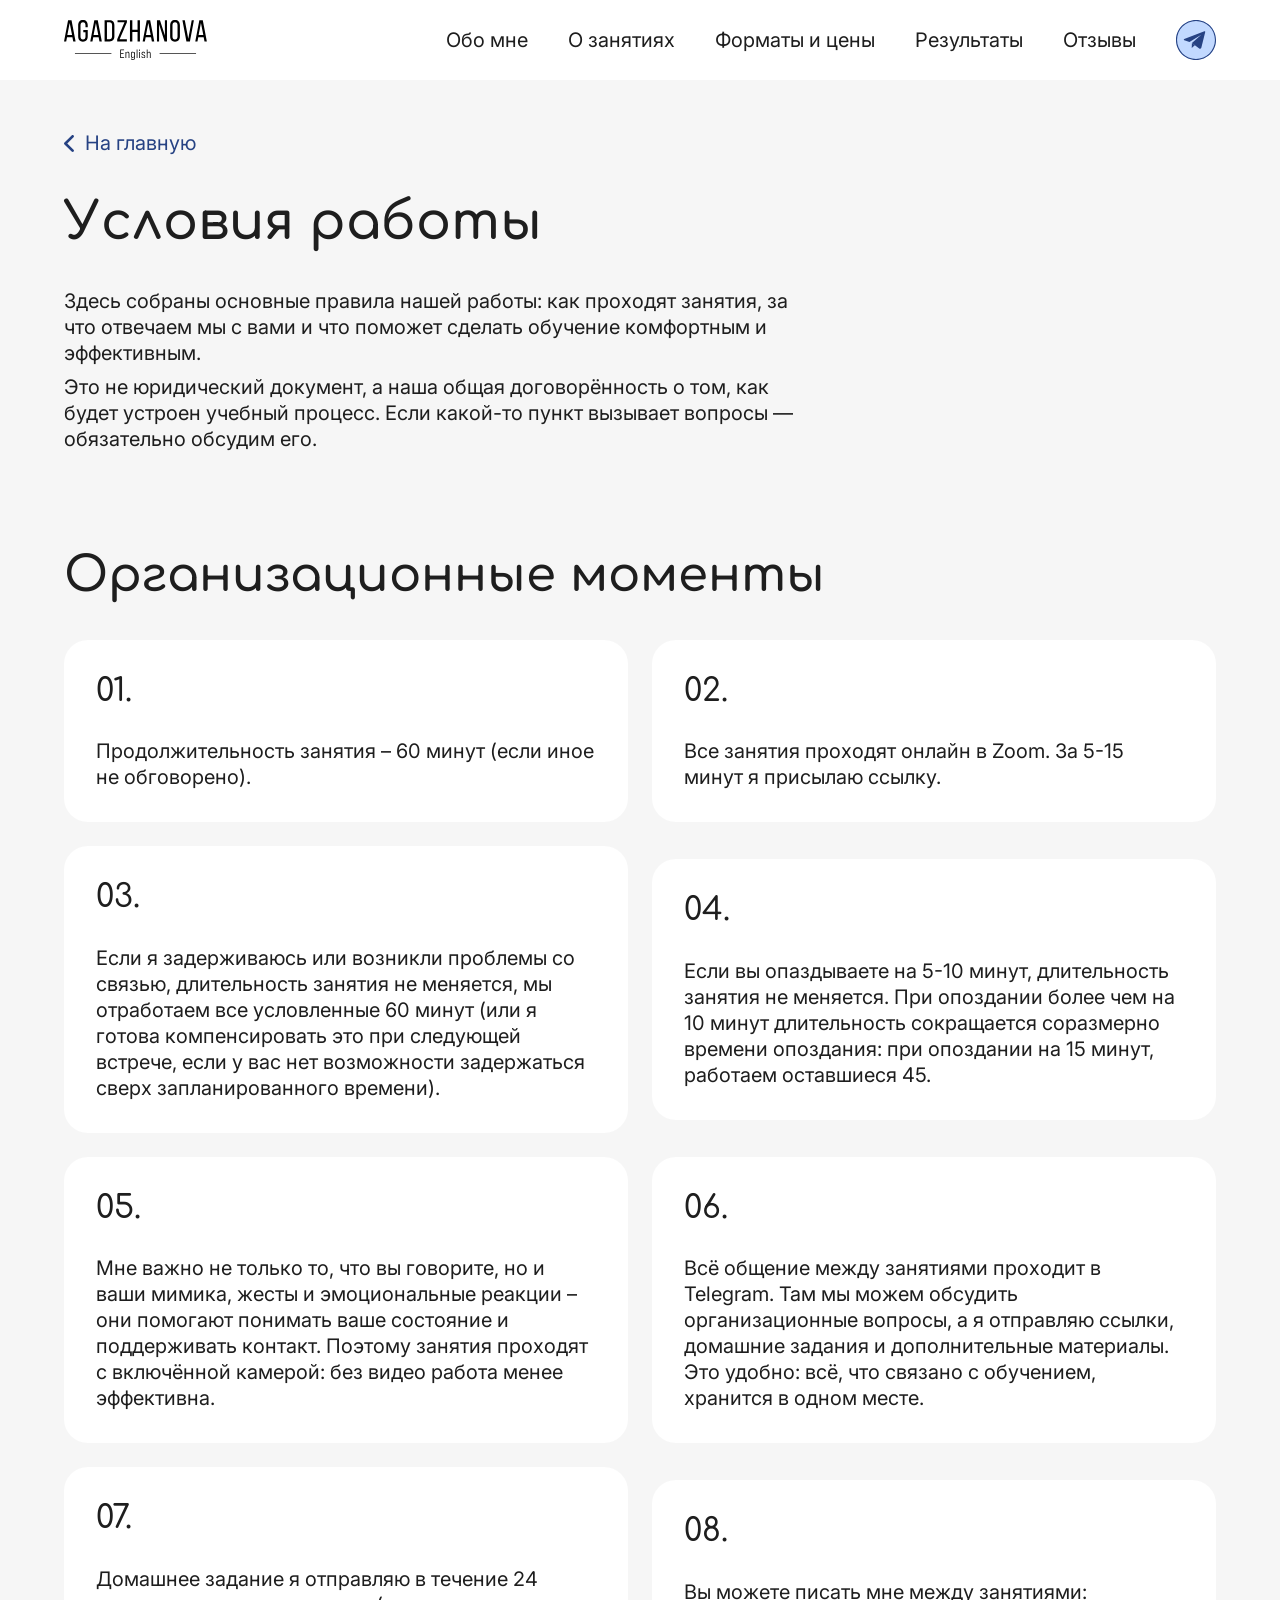
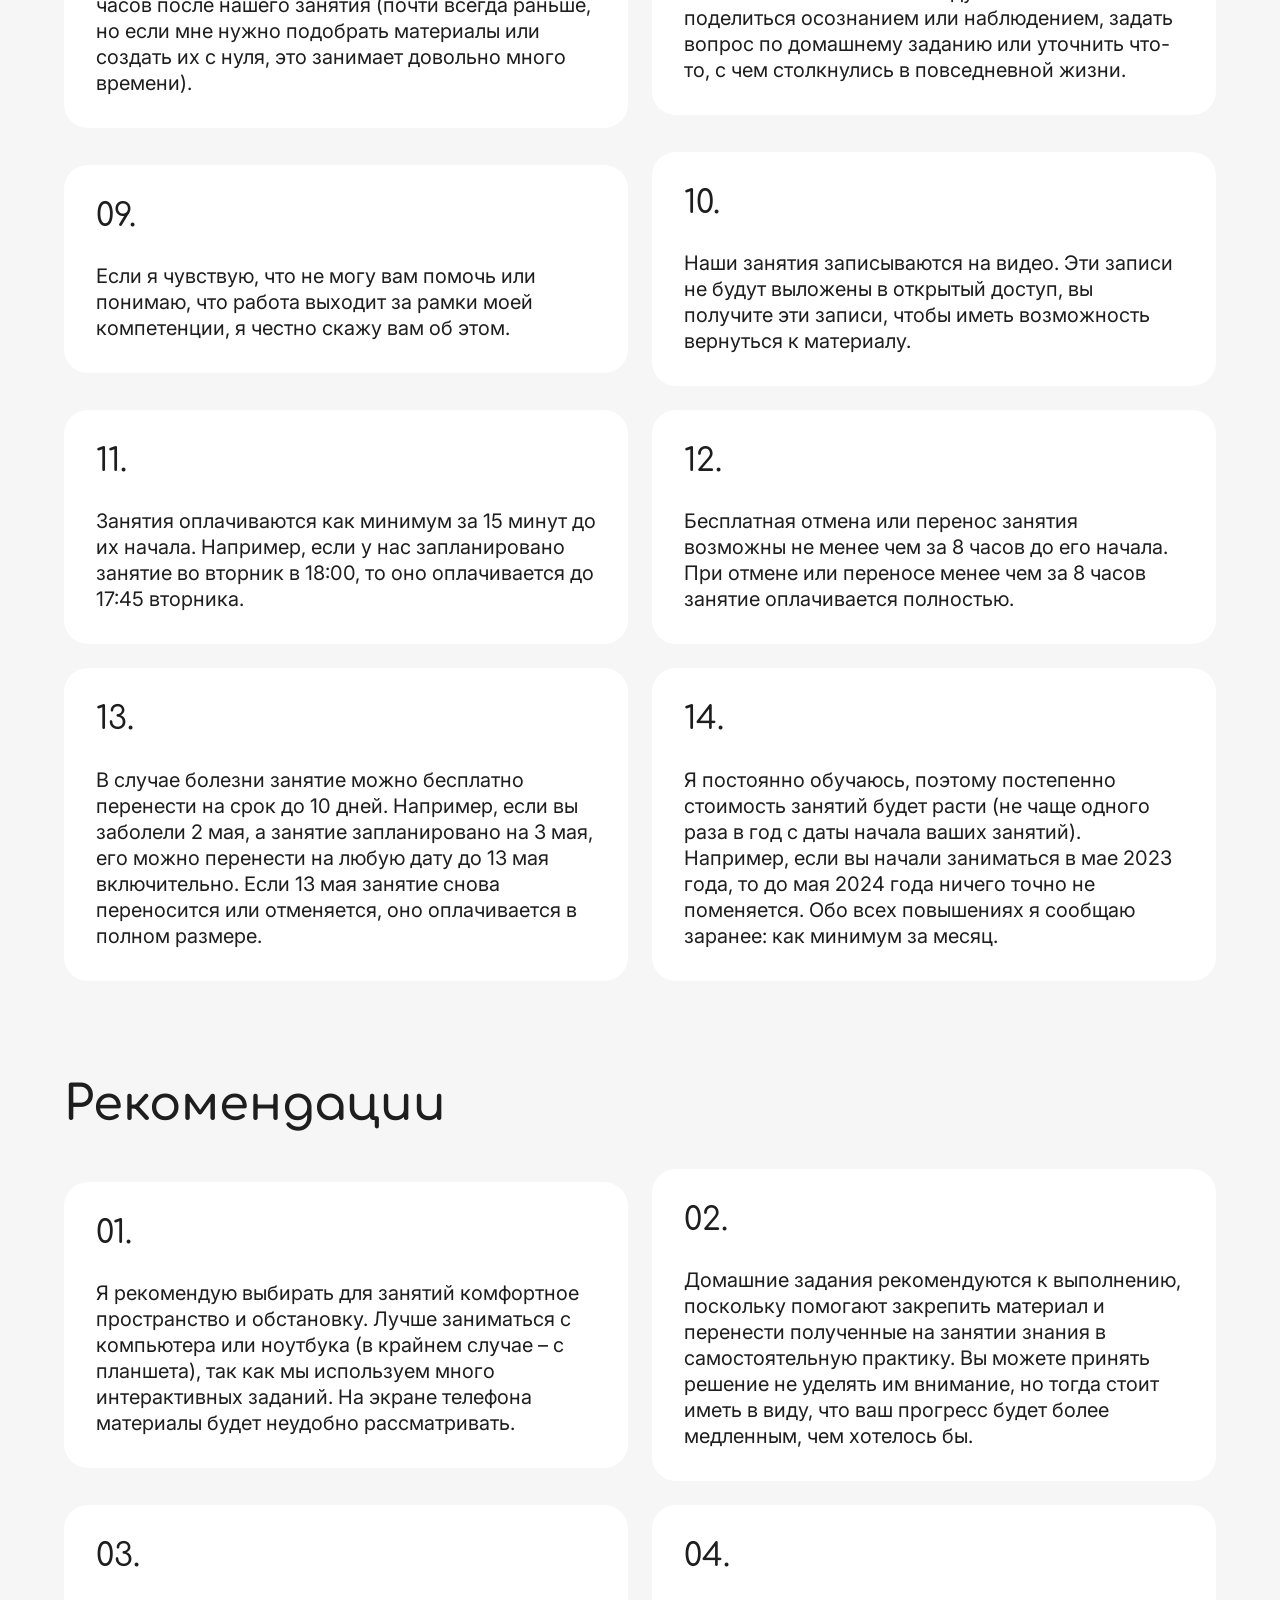
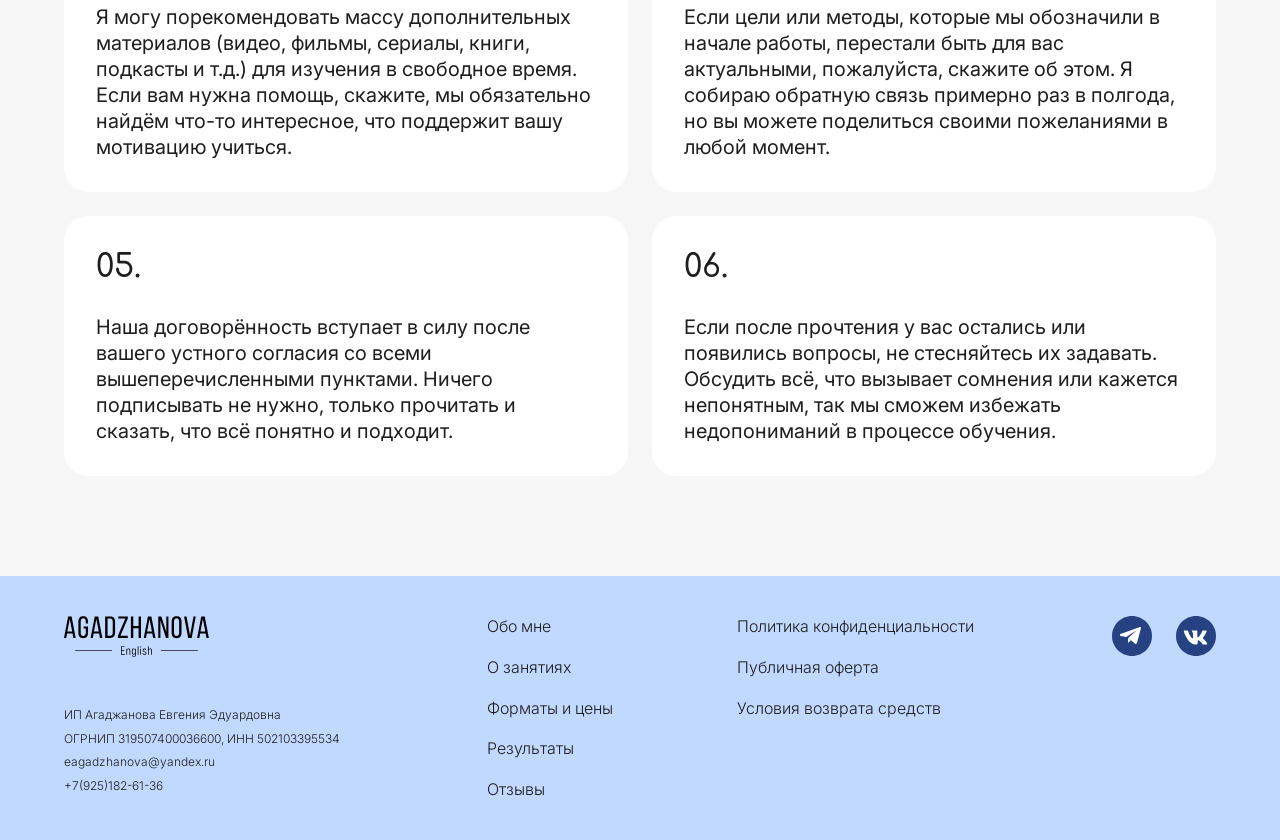
==== terms.html @ 392f3a28 "desktop" ====
<!DOCTYPE html>
<html lang="ru">
<head>
    <meta charset="UTF-8">
    <meta name="viewport" content="width=device-width, initial-scale=1.0">

    <link rel="preconnect" href="https://fonts.googleapis.com">
    <link rel="preconnect" href="https://fonts.gstatic.com" crossorigin>

    <link
        href="https://fonts.googleapis.com/css2?family=Comfortaa:wght@300..700&family=Inter:ital,opsz,wght@0,14..32,100..900;1,14..32,100..900&display=swap"
        rel="stylesheet"
    >
    <link
    rel="stylesheet"
    href="https://cdn.jsdelivr.net/npm/swiper@11/swiper-bundle.min.css"
    />
    <link rel="stylesheet" href="styles.css">

    <title>Условия работы — Agadzhanova English</title>
</head>
<body id="top">
    <header class="header">
        <div class="container header__inner">
            <div class="logo">
                <img src="assets/image/Logo.svg" alt="Логотип">
            </div>

            <nav class="nav">
                <a href="index.html#about">Обо мне</a>
                <a href="index.html#lessons">О занятиях</a>
                <a href="index.html#prices">Форматы и цены</a>
                <a href="index.html#results">Результаты</a>
                <a href="index.html#reviews">Отзывы</a>
                <a href="#"><img src="assets/icons/tg.svg" alt="телеграмм"></a>
            </nav>
        </div>
    </header>
    <main class="terms-page">
        <div class="container">
            <section class="terms-intro" aria-labelledby="terms-title">
                <a class="terms-back" href="index.html">
                    <img src="assets/icons/back-arrow.svg" alt="" width="10" height="17">
                    На главную
                </a>
                <h1 id="terms-title">Условия работы</h1>
                <div class="terms-intro__text text">
                    <p>Здесь собраны основные правила нашей работы: как проходят занятия, за что отвечаем мы с вами и что поможет сделать обучение комфортным и эффективным.</p>
                    <p>Это не юридический документ, а наша общая договорённость о том, как будет устроен учебный процесс. Если какой-то пункт вызывает вопросы — обязательно обсудим его.</p>
                </div>
            </section>
            <section aria-labelledby="organization-title">
                <h2 id="organization-title">Организационные моменты</h2>
                <ol class="terms-grid">
                    <li class="terms-card">
                        <span class="terms-card__number" aria-hidden="true">01.</span>
                        <p class="text">Продолжительность занятия – 60 минут (если иное не обговорено).</p>
                    </li>
                    <li class="terms-card">
                        <span class="terms-card__number" aria-hidden="true">02.</span>
                        <p class="text">Все занятия проходят онлайн в Zoom. За 5-15 минут я присылаю ссылку.</p>
                    </li>
                    <li class="terms-card">
                        <span class="terms-card__number" aria-hidden="true">03.</span>
                        <p class="text">Если я задерживаюсь или возникли проблемы со связью, длительность занятия не меняется, мы отработаем все условленные 60 минут (или я готова компенсировать это при следующей встрече, если у вас нет возможности задержаться сверх запланированного времени).</p>
                    </li>
                    <li class="terms-card">
                        <span class="terms-card__number" aria-hidden="true">04.</span>
                        <p class="text">Если вы опаздываете на 5-10 минут, длительность занятия не меняется. При опоздании более чем на 10 минут длительность сокращается соразмерно времени опоздания: при опоздании на 15 минут, работаем оставшиеся 45.</p>
                    </li>
                    <li class="terms-card">
                        <span class="terms-card__number" aria-hidden="true">05.</span>
                        <p class="text">Мне важно не только то, что вы говорите, но и ваши мимика, жесты и эмоциональные реакции – они помогают понимать ваше состояние и поддерживать контакт. Поэтому занятия проходят с включённой камерой: без видео работа менее эффективна.</p>
                    </li>
                    <li class="terms-card">
                        <span class="terms-card__number" aria-hidden="true">06.</span>
                        <p class="text">Всё общение между занятиями проходит в Telegram. Там мы можем обсудить организационные вопросы, а я отправляю ссылки, домашние задания и дополнительные материалы. Это удобно: всё, что связано с обучением, хранится в одном месте.</p>
                    </li>
                    <li class="terms-card">
                        <span class="terms-card__number" aria-hidden="true">07.</span>
                        <p class="text">Домашнее задание я отправляю в течение 24 часов после нашего занятия (почти всегда раньше, но если мне нужно подобрать материалы или создать их с нуля, это занимает довольно много времени).</p>
                    </li>
                    <li class="terms-card">
                        <span class="terms-card__number" aria-hidden="true">08.</span>
                        <p class="text">Вы можете писать мне между занятиями: поделиться осознанием или наблюдением, задать вопрос по домашнему заданию или уточнить что-то, с чем столкнулись в повседневной жизни.</p>
                    </li>
                    <li class="terms-card">
                        <span class="terms-card__number" aria-hidden="true">09.</span>
                        <p class="text">Если я чувствую, что не могу вам помочь или понимаю, что работа выходит за рамки моей компетенции, я честно скажу вам об этом.</p>
                    </li>
                    <li class="terms-card">
                        <span class="terms-card__number" aria-hidden="true">10.</span>
                        <p class="text">Наши занятия записываются на видео. Эти записи не будут выложены в открытый доступ, вы получите эти записи, чтобы иметь возможность вернуться к материалу.</p>
                    </li>
                    <li class="terms-card">
                        <span class="terms-card__number" aria-hidden="true">11.</span>
                        <p class="text">Занятия оплачиваются как минимум за 15 минут до их начала. Например, если у нас запланировано занятие во вторник в 18:00, то оно оплачивается до 17:45 вторника.</p>
                    </li>
                    <li class="terms-card">
                        <span class="terms-card__number" aria-hidden="true">12.</span>
                        <p class="text">Бесплатная отмена или перенос занятия возможны не менее чем за 8 часов до его начала. При отмене или переносе менее чем за 8 часов занятие оплачивается полностью.</p>
                    </li>
                    <li class="terms-card">
                        <span class="terms-card__number" aria-hidden="true">13.</span>
                        <p class="text">В случае болезни занятие можно бесплатно перенести на срок до 10 дней. Например, если вы заболели 2 мая, а занятие запланировано на 3 мая, его можно перенести на любую дату до 13 мая включительно. Если 13 мая занятие снова переносится или отменяется, оно оплачивается в полном размере.</p>
                    </li>
                    <li class="terms-card">
                        <span class="terms-card__number" aria-hidden="true">14.</span>
                        <p class="text">Я постоянно обучаюсь, поэтому постепенно стоимость занятий будет расти (не чаще одного раза в год с даты начала ваших занятий). Например, если вы начали заниматься в мае 2023 года, то до мая 2024 года ничего точно не поменяется. Обо всех повышениях я сообщаю заранее: как минимум за месяц.</p>
                    </li>
                </ol>
            </section>
            <section aria-labelledby="recommendations-title">
                <h2 id="recommendations-title">Рекомендации</h2>
                <ol class="terms-grid">
                    <li class="terms-card">
                        <span class="terms-card__number" aria-hidden="true">01.</span>
                        <p class="text">Я рекомендую выбирать для занятий комфортное пространство и обстановку. Лучше заниматься с компьютера или ноутбука (в крайнем случае – с планшета), так как мы используем много интерактивных заданий. На экране телефона материалы будет неудобно рассматривать.</p>
                    </li>
                    <li class="terms-card">
                        <span class="terms-card__number" aria-hidden="true">02.</span>
                        <p class="text">Домашние задания рекомендуются к выполнению, поскольку помогают закрепить материал и перенести полученные на занятии знания в самостоятельную практику. Вы можете принять решение не уделять им внимание, но тогда стоит иметь в виду, что ваш прогресс будет более медленным, чем хотелось бы.</p>
                    </li>
                    <li class="terms-card">
                        <span class="terms-card__number" aria-hidden="true">03.</span>
                        <p class="text">Я могу порекомендовать массу дополнительных материалов (видео, фильмы, сериалы, книги, подкасты и т.д.) для изучения в свободное время. Если вам нужна помощь, скажите, мы обязательно найдём что-то интересное, что поддержит вашу мотивацию учиться.</p>
                    </li>
                    <li class="terms-card">
                        <span class="terms-card__number" aria-hidden="true">04.</span>
                        <p class="text">Если цели или методы, которые мы обозначили в начале работы, перестали быть для вас актуальными, пожалуйста, скажите об этом. Я собираю обратную связь примерно раз в полгода, но вы можете поделиться своими пожеланиями в любой момент.</p>
                    </li>
                    <li class="terms-card">
                        <span class="terms-card__number" aria-hidden="true">05.</span>
                        <p class="text">Наша договорённость вступает в силу после вашего устного согласия со всеми вышеперечисленными пунктами. Ничего подписывать не нужно, только прочитать и сказать, что всё понятно и подходит.</p>
                    </li>
                    <li class="terms-card">
                        <span class="terms-card__number" aria-hidden="true">06.</span>
                        <p class="text">Если после прочтения у вас остались или появились вопросы, не стесняйтесь их задавать. Обсудить всё, что вызывает сомнения или кажется непонятным, так мы сможем избежать недопониманий в процессе обучения.</p>
                    </li>
                </ol>
            </section>
        </div>
    </main>
    <footer class="footer">
        <div class="container footer__inner">
            <div class="footer__identity">
                <a href="index.html#top" aria-label="В начало страницы"><img class="footer__logo" src="assets/image/Logo.svg" alt="Agadzhanova English" width="145" height="41"></a>
                <address class="footer__contacts">
                    <span>ИП Агаджанова Евгения Эдуардовна</span>
                    <span>ОГРНИП 319507400036600, ИНН 502103395534</span>
                    <a href="mailto:eagadzhanova@yandex.ru">eagadzhanova@yandex.ru</a>
                    <a href="tel:+79251826136">+7(925)182-61-36</a>
                </address>
            </div>
            <div class="footer__columns">
                <nav class="footer__nav" aria-label="Навигация в подвале">
                    <a href="index.html#about">Обо мне</a>
                    <a href="index.html#lessons">О занятиях</a>
                    <a href="index.html#prices">Форматы и цены</a>
                    <a href="index.html#results">Результаты</a>
                    <a href="index.html#reviews">Отзывы</a>
                </nav>
                <!-- Добавьте ссылки после размещения юридических документов. -->
                <div class="footer__legal">
                    <span>Политика конфиденциальности</span>
                    <span>Публичная оферта</span>
                    <span>Условия возврата средств</span>
                </div>
            </div>
            <!-- Адреса профилей пока не предоставлены. -->
            <div class="footer__social">
                <img src="assets/icons/footer-tg.svg" alt="Telegram" width="40" height="40">
                <img src="assets/icons/vk.svg" alt="ВКонтакте" width="40" height="40">
            </div>
        </div>
    </footer>
</body>
</html>
---- styles.css ----
:root {
    --font-main: "Inter", sans-serif;
    --font-accent: "Comfortaa", sans-serif;

    --color-base: #F6F6F6;
    --color-night: #264283;
    --color-sky: #C2D9FF;
    --color-white: #FFFFFF;
    --color-black: #1E1E1E;
    --color-grey: #606060;
    --color-pressed: #12295F;
    --color-secondary-pressed: #E9F0FF;
    --color-disabled: #ECECEC;
    --color-disabled-text: #ACACAC;
    --color-error: #B30600;
    --color-error-background: #FFF1F1;
    --color-divider: #E6E6E6;
    --font-size-title: 52px;
    --font-size-section: 48px;
    --font-size-card: 32px;
    --font-size-text: 20px;
    --font-size-caption: 16px;
    --line-height-text: 1.3;
    --page-gutter: 64px;
    --heading-gap: 40px;
    --control-height: 64px;
    --control-radius: 16px;
    --control-border: 2px solid var(--color-night);
    --button-radius: 20px;
    --hero-padding: 52px;
    --hero-gap: 48px;
    --grid-columns: 3;
    --form-columns: 2;
    --icon-size: 72px;
    --content-width: 1312px;
    --card-gap: 24px;
    --card-padding: 32px;
    --card-radius: 24px;
    --section-space: 100px;
}

* {
    box-sizing: border-box;
}

html {
    scroll-behavior: smooth;
}

h1 {
    font-family: var(--font-accent);
    font-size: var(--font-size-title);
}

h2 {
    font-family: var(--font-accent);
    font-size: var(--font-size-section);
    font-weight: 600;
    line-height: 1;
    margin: 0;
    margin-bottom: var(--heading-gap);
}
h3 {

    font-family: var(--font-accent);
    font-size: var(--font-size-card);
    font-weight: 500;
    margin: 0;
    line-height: 1.2;
}

section{
    padding-top: var(--section-space);
}

.text {
    font-family: var(--font-main);
    font-size: var(--font-size-text);
    margin: 0;
    line-height: var(--line-height-text);
}

body {
    margin: 0;
    font-family: var(--font-main);
    background: var(--color-base);
    color: var(--color-black);
}

a {
    color: inherit;
    text-decoration: none;
}

img {
    display: block;
    max-width: 100%;
}

.header {
    background: var(--color-white);
}

.container {
    width: min(var(--content-width), calc(100% - 2 * var(--page-gutter)));
    margin-inline: auto;
}

.logo {
    width: 143px;
    height: 40px;
}

.header__inner {
    min-height: 80px;

    display: flex;
    align-items: center;
    justify-content: space-between;
}

.nav {
    display: flex;
    align-items: center;
    gap: 40px;

    font-size: var(--font-size-text);
}

/* Hero */

.hero{
    padding-top:40px ;
}

.hero__content {
    min-height: 727px;
    display: flex;
    overflow: hidden;
    background: var(--color-sky);
    border-radius: 40px;
    justify-content: space-between;
}

.hero__text {
    padding: var(--hero-padding) 0 var(--hero-padding) var(--hero-padding);
    display: flex;
    flex-direction: column;
    flex: 0 1 710px;
    min-width: 0;
}

.hero__title {
    margin: 0;

    font-family: var(--font-accent);
    font-weight: 600;
    font-size: var(--font-size-title);
    line-height: 1;
    letter-spacing: 0;
}

.hero__description {
    margin: var(--hero-gap) 0;

    font-family: var(--font-main);
    font-weight: 300;
    font-size: var(--font-size-card);
    line-height: var(--line-height-text);
    letter-spacing: 0;
}

.button {
    width: fit-content;
    padding: 18px 80px;
    background: var(--color-night);
    font-family: var(--font-main);
    color: var(--color-white);
    letter-spacing: 0;
    border-radius: var(--button-radius);
    font-weight: 300;
    font-size: var(--font-size-card);
    line-height: var(--line-height-text);
    border: none;
    cursor: pointer;

}

.button:active  {
    background: var(--color-pressed);
}

.button__secondary {
    padding: 20px var(--card-gap);
    background: var(--color-white);
    font-family: var(--font-main);
    color: var(--color-black);
    border-radius: var(--control-radius);
    font-size: var(--font-size-text);
    line-height: 1;
    border: var(--control-border);
    cursor: pointer;
}

.button__secondary:active {
    background: var(--color-secondary-pressed);
}

.hero__stats {
    display: flex;
    gap: var(--card-gap);
    justify-content: space-between;
    width: min(588px, 100%);

    margin-top: var(--hero-gap);
}

.stat {
    text-align: center;
}

.stat__value {
    font-size: var(--font-size-section);
    line-height: 1;
    font-family: var(--font-accent);
}

.stat__label {
    font-size: var(--font-size-text);

}

.hero__image {
    flex: 0 1 603px;
    min-width: 0;
    display: flex;
    align-items: flex-end;
}

.hero__image img {
    width: 603px;
    height: auto;
    aspect-ratio: 603 / 727;
    object-fit: cover;
    background-color: var(--color-sky);
}

/*about*/

.advantage {
    list-style: none;
    margin: 0;
    padding: 0;
    display: flex;
    flex-direction: column;
    gap: 20px;
}
.advantage li {
    position: relative;
    padding-left: 36px;
}

.advantage li::before {
    content: "";
    position: absolute;
    left: 0;
    width: 22px;
    height: 29px;

    background-image: url("assets/icons/icongalyawrapper.svg") ;
    background-size: contain;
    background-repeat: no-repeat;
}

.about__content,
.stady__content,
.price__content,
.how__content {
    display: grid;
    grid-template-columns: repeat(var(--grid-columns), minmax(0, 1fr));
    gap: var(--card-gap);
}

.swiper {
    width: 100%;
    min-width: 0;
    overflow: hidden;
}

/*stady */

.card {
    min-width: 0;
    background-color: var(--color-white);
    padding: var(--card-padding);
    border-radius: var(--card-radius);
    border-color: var(--color-white);
    display: flex;
    flex-direction: column;
    grid-column: span 1;
    gap: var(--card-gap);
    justify-content: space-between;
}

.card--big{
    grid-column: span 2;
}
.card--wide {
    background-color: var(--color-sky);
}

.card__description {
    gap: 20px;
    display: flex;
    flex-direction: column;
}
.card__header{
    display: grid;
    grid-template-columns: 1fr auto;
    grid-template-rows: auto 1fr;
    overflow: hidden;
}

/*slider*/
.slider {
    grid-column: span 2;
    min-width: 0;
}

.certificates-swiper {
    width: 100%;
    min-width: 0;
    height: 650px;
    position: relative;
    padding-bottom: 56px;
}

.certificates-swiper .swiper-slide {
    display: flex;
    justify-content: center;
    align-items: center;
}

.certificate {
    display: block;

    max-width: 100%;
    max-height: 540px;

    width: auto;
    height: auto;

    object-fit: contain;
}

.certificates-swiper .swiper-button-prev,
.certificates-swiper .swiper-button-next {
    width: 48px;
    height: 48px;

    border-radius: 50%;

    background-color: var(--color-night);
    color: var(--color-white);
}

.certificates-swiper .swiper-button-prev::after,
.certificates-swiper .swiper-button-next::after {
    font-size: var(--font-size-text);
    font-weight: 700;
}

.certificates-swiper .swiper-pagination {
    bottom: 12px;
}

.certificates-swiper .swiper-pagination-bullet {
    width: 12px;
    height: 12px;

    opacity: 1;

    background-color: var(--color-sky);
}

.certificates-swiper .swiper-pagination-bullet-active {
    background-color: var(--color-night);
}

/*price*/

.card__small {
    padding: 24px;
}

.price .togl {
    overflow: hidden;

    padding: 24px;
    gap: var(--card-gap);
}

.card__border{
    border: 1px solid var(--color-night);
}

.price .togl .card__header {
    display: flex;
    align-items: flex-start;
    justify-content: space-between;
    gap: 16px;
    overflow: visible;
}

.price .togl .card__title {
    flex: 1;
    min-width: 0;
}

.card__price__total {
    font-family: var(--font-main);
    font-size: var(--font-size-card);
    font-weight: 700;
    line-height: var(--line-height-text);
}
.card__price__time{
    font-family: var(--font-main);
    font-size: var(--font-size-caption);
    line-height: var(--line-height-text);
    margin-top: 8px;
    color: var(--color-grey);
}
.caption {
    display: flex;
    justify-content: center;

}
.caption  a{
    font-size: var(--font-size-caption);
    line-height: var(--line-height-text);
    font-family: var(--font-main);
    color: var(--color-grey);
    text-decoration: underline;
}

.tariff-card__title {
    grid-column: auto;
    grid-row: auto;
}

.tariff-card__popular {
    border-radius: 100px;
    flex: 0 0 auto;
    margin-top: -24px;
    margin-right: -24px;
    padding: 12px 24px;
    background: var(--color-night);
    color: var(--color-white);
    font-family: var(--font-main);
    font-size: 14px;
    line-height: var(--line-height-text);
}

/*how*/
.how__content {
    margin-bottom: var(--card-gap);
}

.form {
    display: flex;
    flex-direction: column;
    gap: var(--card-gap);
    background-color: var(--color-sky);
    border-radius: var(--card-radius);
    padding: 35px 32px;
}

.form__title {
    font-weight: 500;
}
.form__content{
    display:grid;
    grid-template-columns: repeat(var(--form-columns), minmax(0, 1fr));
    gap: var(--card-gap);
}

.form .column {
    min-width: 0;
    display:grid;
    gap: 12px;
}

.form .input {
    min-width: 0;
    min-height: 127px;
    display: flex;
    flex-direction: column;
    gap: 4px;
}

.form .input label,
.form__label {
    font-family: var(--font-main);
    font-size: var(--font-size-text);
    line-height: var(--line-height-text);
    color: var(--color-black);
    font-weight: 400;
}

.form__input {
    width: 100%;
    height: var(--control-height);
    padding: 18px 20px;
    border: var(--control-border);
    border-radius: var(--control-radius);
    background-color: var(--color-white);
    color: var(--color-black);

    font-family: var(--font-main);
    font-size: var(--font-size-text);
    line-height: var(--line-height-text);
    font-weight: 400;
}

.form__input:focus {
    outline: none;
}

.form__submit:focus-visible {
    outline: 2px solid var(--color-night);
    outline-offset: 2px;
}

.form__input:disabled {
    border-color: transparent;
    background: var(--color-disabled);
    color: var(--color-disabled-text);
}

.form__input:user-invalid {
    border-color: var(--color-error);
    background: var(--color-error-background);
}

.form__error {
    display: none;
    color: var(--color-error);
    font-size: var(--font-size-caption);
    font-weight: 300;
    line-height: var(--line-height-text);
}

.form__input:user-invalid + .form__error {
    display: block;
}

.form__submit {
    align-self: center;
    width: min(400px, 100%);
    height: var(--control-height);
    padding: 18px 40px;
    font-size: var(--font-size-text);
    font-weight: 400;
}

.form__submit:disabled {
    background: var(--color-disabled);
    color: var(--color-disabled-text);
    cursor: default;
}

.form__caption {
    margin: 24px 0 0;
    color: var(--color-grey);
    font-size: var(--font-size-caption);
    font-weight: 300;
    line-height: var(--line-height-text);
}

.form__caption a {
    text-decoration: underline;
    text-underline-offset: 3px;
}

.form__status {
    margin: 0;
    text-align: center;
    font-size: var(--font-size-caption);
    line-height: var(--line-height-text);
}

.form__status[data-state="error"] {
    color: var(--color-error);
}

.form__status[data-state="success"] {
    color: var(--color-night);
}

.form__select {
    display: flex;
    align-items: center;
    justify-content: space-between;
    gap: 10px;
    padding: 18px 20px;
    list-style: none;
    cursor: pointer;
    width: 100%;
    height: var(--control-height);
    border: var(--control-border);
    border-radius: var(--control-radius);
    background-color: var(--color-white);
    color: var(--color-black);

    font-family: var(--font-main);
    font-size: var(--font-size-text);
    line-height: var(--line-height-text);
    font-weight: 400;
}

.form__select::-webkit-details-marker {
    display: none;
}

#time-value {
    overflow: hidden;
    white-space: nowrap;
    text-overflow: ellipsis;
}

.time-select {
    position: relative;
    min-width: 0;
}

.time-select__arrow {
    width: 9px;
    height: 16px;
    flex-shrink: 0;
    transform: rotate(90deg);
}

.time-select[open] .time-select__arrow {
    transform: rotate(-90deg);
}

.time-select__options {
    position: absolute;
    top: calc(100% + 4px);
    left: 0;
    z-index: 2;
    width: 100%;
    padding: 0 12px;
    border: var(--control-border);
    border-radius: var(--control-radius);
    background: var(--color-white);
}

.form .time-select__option {
    display: flex;
    align-items: center;
    gap: 12px;
    min-height: 66px;
    padding: 16px 6px;
    border-bottom: 2px solid var(--color-divider);
    font-weight: 400;
    cursor: pointer;
}

.time-select__option:hover {
    background: var(--color-base);
}

.time-select__option input {
    appearance: none;
    width: 32px;
    height: 32px;
    margin: 0;
    flex-shrink: 0;
    border: var(--control-border);
    border-radius: 8px;
    background: var(--color-white);
    cursor: pointer;
}

.time-select__option input:checked {
    background: var(--color-white) url("assets/icons/select-check.svg") center / 18px 17px no-repeat;
}

.time-select__custom {
    width: 100%;
    height: var(--control-height);
    padding: 0 6px;
    border: none;
    border-radius: 8px;
    background: var(--color-white);
    color: var(--color-black);
    font: 400 var(--font-size-text) / var(--line-height-text) var(--font-main);
}

.time-select__custom::placeholder {
    color: var(--color-grey);
    opacity: 1;
}

.time-select :focus-visible {
    outline: 2px solid var(--color-night);
    outline-offset: 2px;
}

.time-select__custom:focus {
    outline: none;
}

/* Результаты и отзывы */
.results h2,
.reviews h2 {
    font-weight: 600;
    line-height: 1;
}

.stories-swiper {
    padding-bottom: 58px;
}

.stories-swiper .swiper-wrapper {
    align-items: stretch;
}

.result-card,
.review-card {
    width: calc((100% - 2 * var(--card-gap)) / 3);
    margin-right: var(--card-gap);
    padding: var(--card-padding);
    border-radius: var(--card-radius);
    background: var(--color-white);
    display: flex;
    flex-direction: column;
}

.result-card {
    height: auto;
    min-height: 544px;
    gap: var(--card-gap);
}

.result-card h3 {
    font-weight: 500;
}

.result-card__icon {
    width: 72px;
    height: 72px;
    flex-shrink: 0;
}

.result-card__name {
    margin-top: auto;
    text-align: center;
}

.stories-swiper .swiper-pagination {
    bottom: 0;
    height: 18px;
    display: flex;
    align-items: center;
    justify-content: center;
    gap: 6px;
}

.stories-swiper .swiper-pagination-bullet {
    width: 12px;
    height: 12px;
    margin: 0;
    padding: 0;
    border: none;
    background: var(--color-sky);
    opacity: 1;
    cursor: pointer;
}

.stories-swiper .swiper-pagination-bullet-active {
    background: var(--color-night);
    outline: 1px solid var(--color-night);
    outline-offset: 2px;
}

.reviews {
    padding-bottom: var(--section-space);
}

.review-card {
    height: 282px;
    align-items: center;
    justify-content: center;
}

.review-card img {
    width: auto;
    max-width: 100%;
    max-height: 218px;
    min-height: 0;
    object-fit: contain;
}

/* Подвал */
.footer {
    background: var(--color-sky);
    padding: 40px 0;
}

.footer__inner {
    display: flex;
    align-items: flex-start;
    justify-content: space-between;
}

.footer__identity {
    width: 284px;
    display: flex;
    flex-direction: column;
    gap: 50px;
}

.footer__logo {
    width: 145px;
    height: 41px;
}

.footer__contacts {
    display: flex;
    flex-direction: column;
    gap: 8px;
    font-size: 12px;
    font-weight: 300;
    font-style: normal;
    line-height: var(--line-height-text);
    overflow-wrap: anywhere;
}

.footer__columns {
    display: flex;
    gap: 124px;
    font-size: var(--font-size-caption);
    font-weight: 300;
    line-height: var(--line-height-text);
}

.footer__nav,
.footer__legal {
    display: flex;
    flex-direction: column;
    gap: 20px;
}

.footer__social {
    display: flex;
    gap: var(--card-gap);
}

.footer a:hover {
    text-decoration: underline;
}

/* Общие размеры иконок не зависят от ширины карточки. */
.card__icon img {
    width: var(--icon-size);
    height: var(--icon-size);
}
.header__inner,
.footer__inner,
.footer__columns {
    gap: var(--card-gap);
}
.footer__columns {
    column-gap: 124px;
}
.hero__description > span {
    display: block;
}

/* Страница «Условия работы» */
.terms-page {
    padding-bottom: var(--section-space);
}

.terms-intro {
    padding-top: 50px;
    display: flex;
    flex-direction: column;
    gap: var(--heading-gap);
}

.terms-back {
    display: inline-flex;
    align-items: center;
    align-self: flex-start;
    gap: 11px;
    color: var(--color-night);
    font-size: var(--font-size-text);
    line-height: var(--line-height-text);
}

.terms-back img {
    width: 10px;
    height: 17px;
    transform: rotate(180deg);
}

.terms-back:hover,
.form__caption a:hover {
    color: var(--color-pressed);
    text-decoration: underline;
}

.terms-intro h1 {
    margin: 0;
    font-weight: 600;
    line-height: 1;
}

.terms-intro__text {
    max-width: 755px;
}

.terms-intro__text p {
    margin: 0;
}

.terms-intro__text p + p {
    margin-top: 8px;
}

.terms-grid {
    display: grid;
    grid-template-columns: repeat(2, minmax(0, 1fr));
    align-items: center;
    gap: var(--card-gap);
    margin: 0;
    padding: 0;
    list-style: none;
}

.terms-card {
    min-width: 0;
    display: flex;
    flex-direction: column;
    gap: 28px;
    padding: var(--card-padding);
    border-radius: var(--card-radius);
    background: var(--color-white);
}

.terms-card__number {
    font-family: var(--font-accent);
    font-size: var(--font-size-card);
    font-weight: 500;
    line-height: 1.2;
}
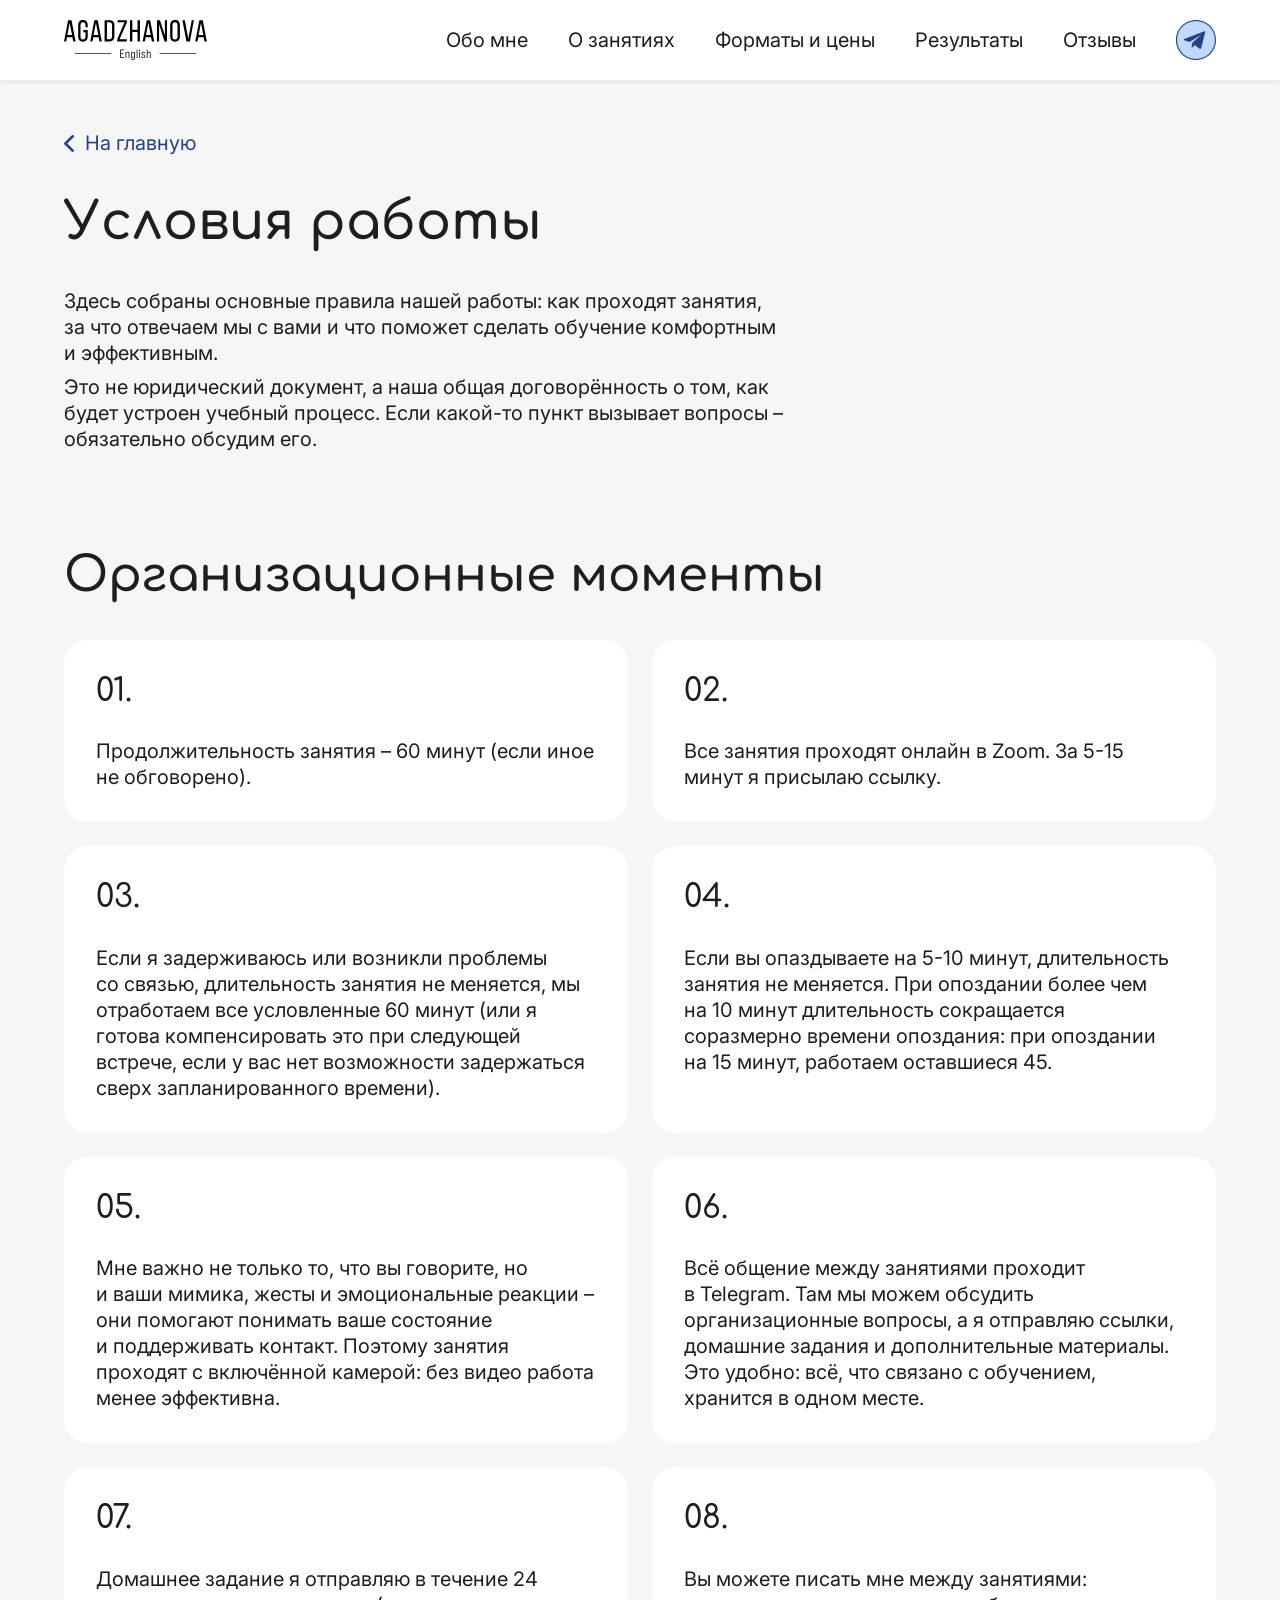
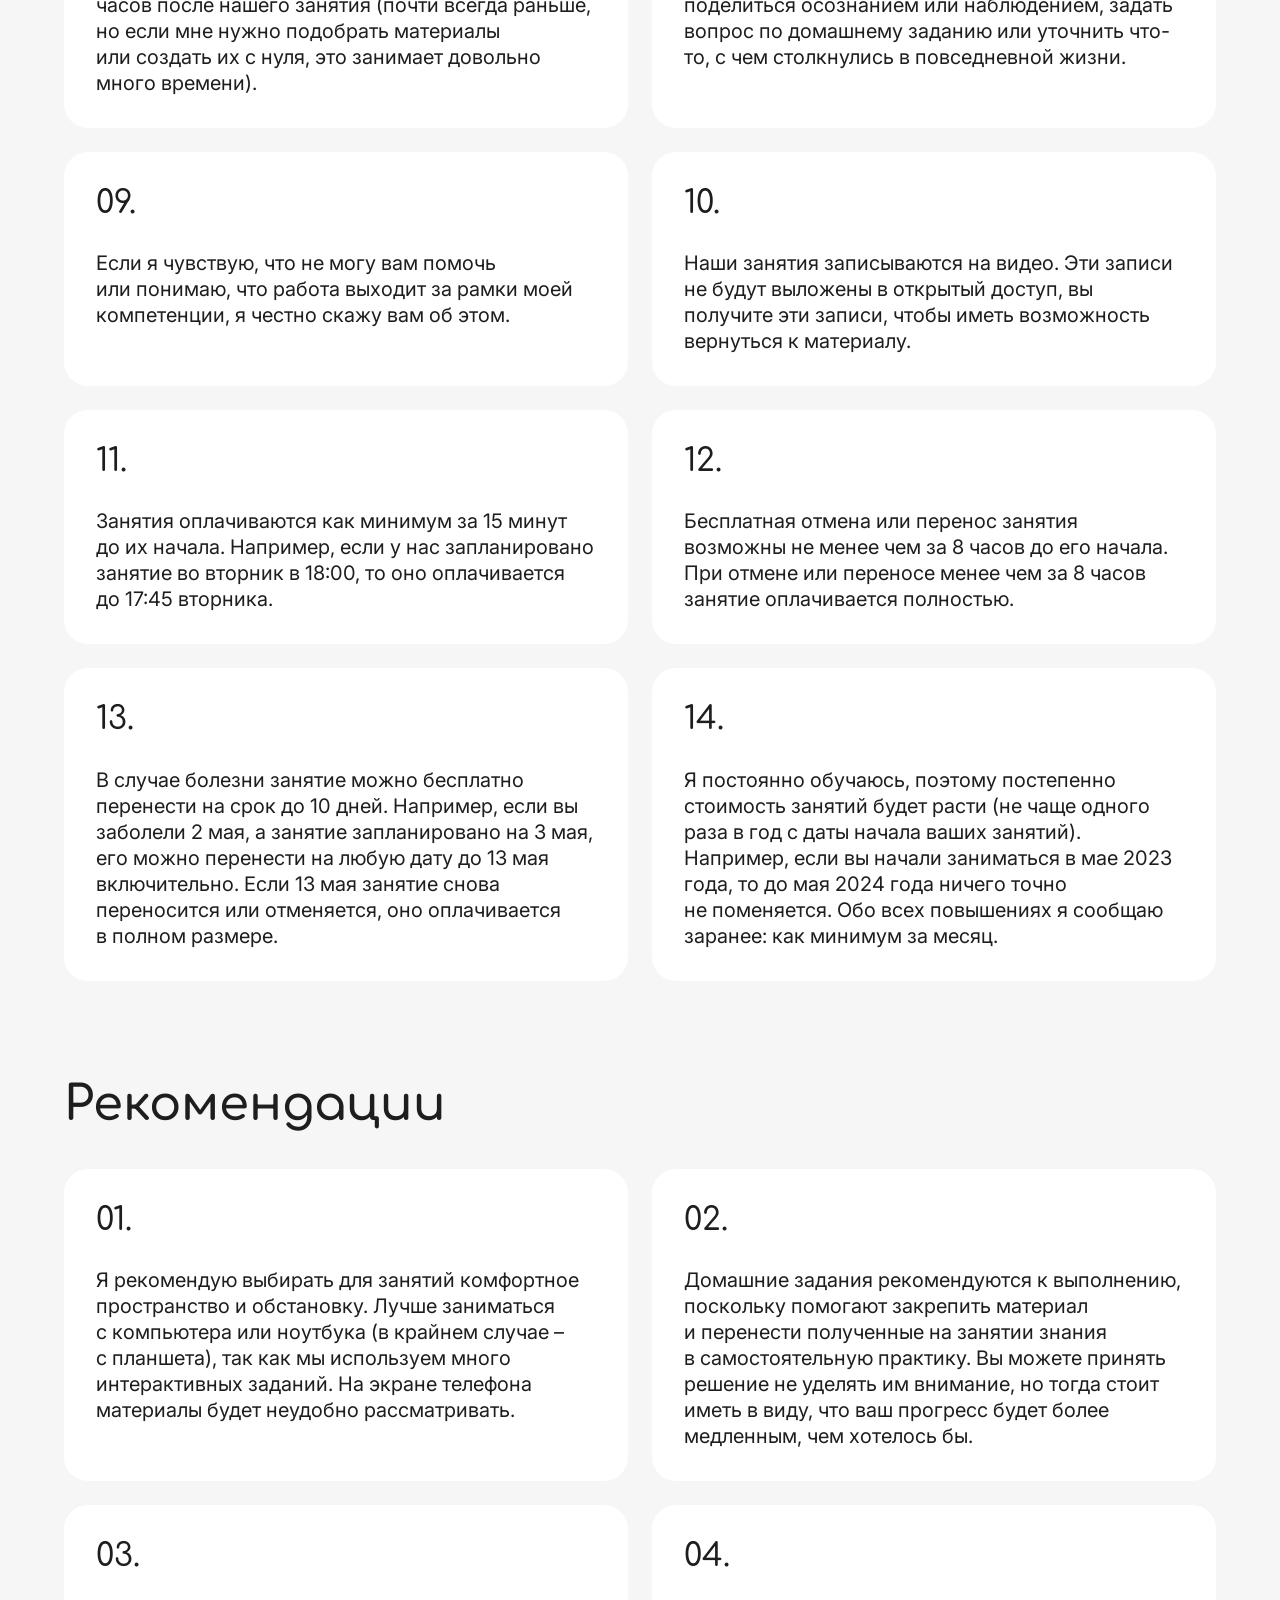
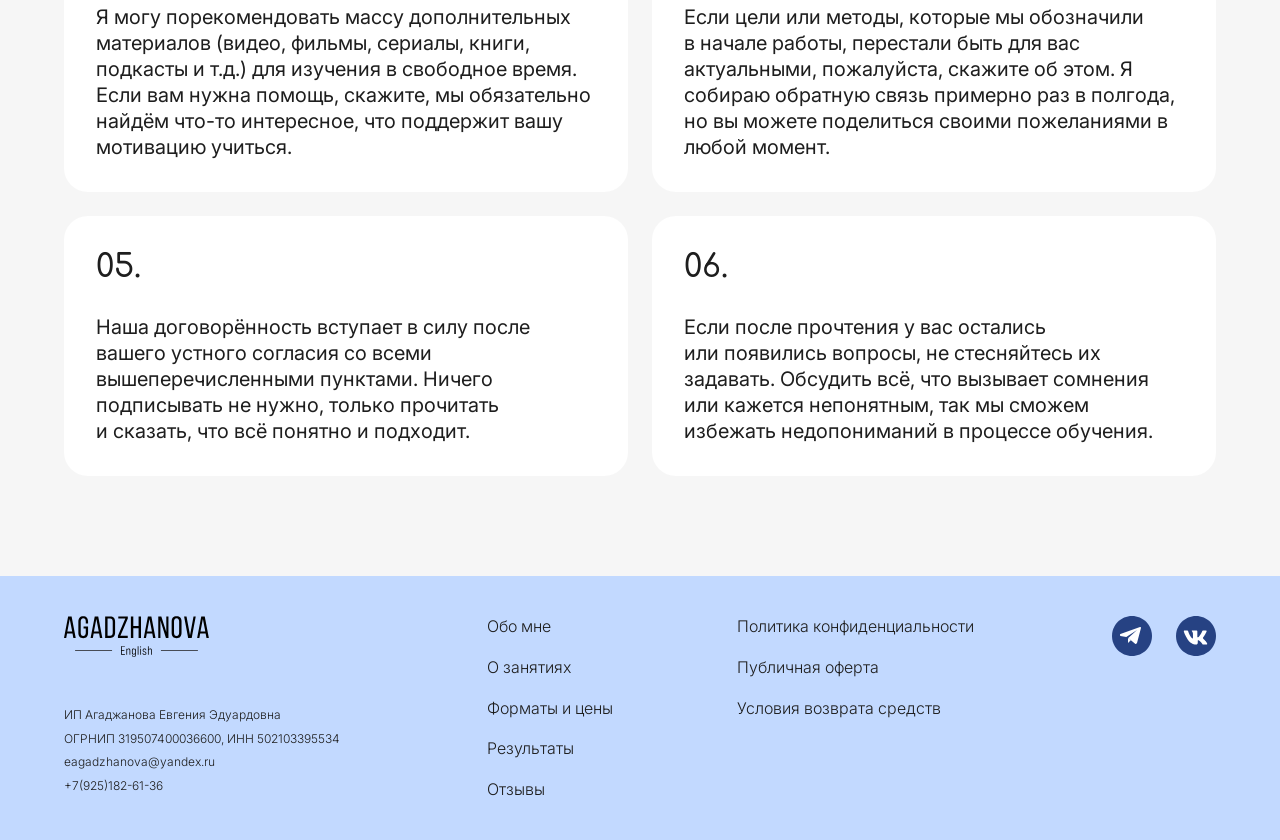
==== commit 0af22d90: "feat: text" ====
--- a/terms.html
+++ b/terms.html
@@ -45,8 +45,8 @@
                 </a>
                 <h1 id="terms-title">Условия работы</h1>
                 <div class="terms-intro__text text">
-                    <p>Здесь собраны основные правила нашей работы: как проходят занятия, за что отвечаем мы с вами и что поможет сделать обучение комфортным и эффективным.</p>
-                    <p>Это не юридический документ, а наша общая договорённость о том, как будет устроен учебный процесс. Если какой-то пункт вызывает вопросы — обязательно обсудим его.</p>
+                    <p>Здесь собраны основные правила нашей работы: как проходят занятия, за что отвечаем мы с вами и что поможет сделать обучение комфортным и эффективным.</p>
+                    <p>Это не юридический документ, а наша общая договорённость о том, как будет устроен учебный процесс. Если какой-то пункт вызывает вопросы – обязательно обсудим его.</p>
                 </div>
             </section>
             <section aria-labelledby="organization-title">
@@ -54,59 +54,59 @@
                 <ol class="terms-grid">
                     <li class="terms-card">
                         <span class="terms-card__number" aria-hidden="true">01.</span>
-                        <p class="text">Продолжительность занятия – 60 минут (если иное не обговорено).</p>
+                        <p class="text">Продолжительность занятия – 60 минут (если иное не обговорено).</p>
                     </li>
                     <li class="terms-card">
                         <span class="terms-card__number" aria-hidden="true">02.</span>
-                        <p class="text">Все занятия проходят онлайн в Zoom. За 5-15 минут я присылаю ссылку.</p>
+                        <p class="text">Все занятия проходят онлайн в Zoom. За 5-15 минут я присылаю ссылку.</p>
                     </li>
                     <li class="terms-card">
                         <span class="terms-card__number" aria-hidden="true">03.</span>
-                        <p class="text">Если я задерживаюсь или возникли проблемы со связью, длительность занятия не меняется, мы отработаем все условленные 60 минут (или я готова компенсировать это при следующей встрече, если у вас нет возможности задержаться сверх запланированного времени).</p>
+                        <p class="text">Если я задерживаюсь или возникли проблемы со связью, длительность занятия не меняется, мы отработаем все условленные 60 минут (или я готова компенсировать это при следующей встрече, если у вас нет возможности задержаться сверх запланированного времени).</p>
                     </li>
                     <li class="terms-card">
                         <span class="terms-card__number" aria-hidden="true">04.</span>
-                        <p class="text">Если вы опаздываете на 5-10 минут, длительность занятия не меняется. При опоздании более чем на 10 минут длительность сокращается соразмерно времени опоздания: при опоздании на 15 минут, работаем оставшиеся 45.</p>
+                        <p class="text">Если вы опаздываете на 5-10 минут, длительность занятия не меняется. При опоздании более чем на 10 минут длительность сокращается соразмерно времени опоздания: при опоздании на 15 минут, работаем оставшиеся 45.</p>
                     </li>
                     <li class="terms-card">
                         <span class="terms-card__number" aria-hidden="true">05.</span>
-                        <p class="text">Мне важно не только то, что вы говорите, но и ваши мимика, жесты и эмоциональные реакции – они помогают понимать ваше состояние и поддерживать контакт. Поэтому занятия проходят с включённой камерой: без видео работа менее эффективна.</p>
+                        <p class="text">Мне важно не только то, что вы говорите, но и ваши мимика, жесты и эмоциональные реакции – они помогают понимать ваше состояние и поддерживать контакт. Поэтому занятия проходят с включённой камерой: без видео работа менее эффективна.</p>
                     </li>
                     <li class="terms-card">
                         <span class="terms-card__number" aria-hidden="true">06.</span>
-                        <p class="text">Всё общение между занятиями проходит в Telegram. Там мы можем обсудить организационные вопросы, а я отправляю ссылки, домашние задания и дополнительные материалы. Это удобно: всё, что связано с обучением, хранится в одном месте.</p>
+                        <p class="text">Всё общение между занятиями проходит в Telegram. Там мы можем обсудить организационные вопросы, а я отправляю ссылки, домашние задания и дополнительные материалы. Это удобно: всё, что связано с обучением, хранится в одном месте.</p>
                     </li>
                     <li class="terms-card">
                         <span class="terms-card__number" aria-hidden="true">07.</span>
-                        <p class="text">Домашнее задание я отправляю в течение 24 часов после нашего занятия (почти всегда раньше, но если мне нужно подобрать материалы или создать их с нуля, это занимает довольно много времени).</p>
+                        <p class="text">Домашнее задание я отправляю в течение 24 часов после нашего занятия (почти всегда раньше, но если мне нужно подобрать материалы или создать их с нуля, это занимает довольно много времени).</p>
                     </li>
                     <li class="terms-card">
                         <span class="terms-card__number" aria-hidden="true">08.</span>
-                        <p class="text">Вы можете писать мне между занятиями: поделиться осознанием или наблюдением, задать вопрос по домашнему заданию или уточнить что-то, с чем столкнулись в повседневной жизни.</p>
+                        <p class="text">Вы можете писать мне между занятиями: поделиться осознанием или наблюдением, задать вопрос по домашнему заданию или уточнить что-то, с чем столкнулись в повседневной жизни.</p>
                     </li>
                     <li class="terms-card">
                         <span class="terms-card__number" aria-hidden="true">09.</span>
-                        <p class="text">Если я чувствую, что не могу вам помочь или понимаю, что работа выходит за рамки моей компетенции, я честно скажу вам об этом.</p>
+                        <p class="text">Если я чувствую, что не могу вам помочь или понимаю, что работа выходит за рамки моей компетенции, я честно скажу вам об этом.</p>
                     </li>
                     <li class="terms-card">
                         <span class="terms-card__number" aria-hidden="true">10.</span>
-                        <p class="text">Наши занятия записываются на видео. Эти записи не будут выложены в открытый доступ, вы получите эти записи, чтобы иметь возможность вернуться к материалу.</p>
+                        <p class="text">Наши занятия записываются на видео. Эти записи не будут выложены в открытый доступ, вы получите эти записи, чтобы иметь возможность вернуться к материалу.</p>
                     </li>
                     <li class="terms-card">
                         <span class="terms-card__number" aria-hidden="true">11.</span>
-                        <p class="text">Занятия оплачиваются как минимум за 15 минут до их начала. Например, если у нас запланировано занятие во вторник в 18:00, то оно оплачивается до 17:45 вторника.</p>
+                        <p class="text">Занятия оплачиваются как минимум за 15 минут до их начала. Например, если у нас запланировано занятие во вторник в 18:00, то оно оплачивается до 17:45 вторника.</p>
                     </li>
                     <li class="terms-card">
                         <span class="terms-card__number" aria-hidden="true">12.</span>
-                        <p class="text">Бесплатная отмена или перенос занятия возможны не менее чем за 8 часов до его начала. При отмене или переносе менее чем за 8 часов занятие оплачивается полностью.</p>
+                        <p class="text">Бесплатная отмена или перенос занятия возможны не менее чем за 8 часов до его начала. При отмене или переносе менее чем за 8 часов занятие оплачивается полностью.</p>
                     </li>
                     <li class="terms-card">
                         <span class="terms-card__number" aria-hidden="true">13.</span>
-                        <p class="text">В случае болезни занятие можно бесплатно перенести на срок до 10 дней. Например, если вы заболели 2 мая, а занятие запланировано на 3 мая, его можно перенести на любую дату до 13 мая включительно. Если 13 мая занятие снова переносится или отменяется, оно оплачивается в полном размере.</p>
+                        <p class="text">В случае болезни занятие можно бесплатно перенести на срок до 10 дней. Например, если вы заболели 2 мая, а занятие запланировано на 3 мая, его можно перенести на любую дату до 13 мая включительно. Если 13 мая занятие снова переносится или отменяется, оно оплачивается в полном размере.</p>
                     </li>
                     <li class="terms-card">
                         <span class="terms-card__number" aria-hidden="true">14.</span>
-                        <p class="text">Я постоянно обучаюсь, поэтому постепенно стоимость занятий будет расти (не чаще одного раза в год с даты начала ваших занятий). Например, если вы начали заниматься в мае 2023 года, то до мая 2024 года ничего точно не поменяется. Обо всех повышениях я сообщаю заранее: как минимум за месяц.</p>
+                        <p class="text">Я постоянно обучаюсь, поэтому постепенно стоимость занятий будет расти (не чаще одного раза в год с даты начала ваших занятий). Например, если вы начали заниматься в мае 2023 года, то до мая 2024 года ничего точно не поменяется. Обо всех повышениях я сообщаю заранее: как минимум за месяц.</p>
                     </li>
                 </ol>
             </section>
@@ -115,27 +115,27 @@
                 <ol class="terms-grid">
                     <li class="terms-card">
                         <span class="terms-card__number" aria-hidden="true">01.</span>
-                        <p class="text">Я рекомендую выбирать для занятий комфортное пространство и обстановку. Лучше заниматься с компьютера или ноутбука (в крайнем случае – с планшета), так как мы используем много интерактивных заданий. На экране телефона материалы будет неудобно рассматривать.</p>
+                        <p class="text">Я рекомендую выбирать для занятий комфортное пространство и обстановку. Лучше заниматься с компьютера или ноутбука (в крайнем случае – с планшета), так как мы используем много интерактивных заданий. На экране телефона материалы будет неудобно рассматривать.</p>
                     </li>
                     <li class="terms-card">
                         <span class="terms-card__number" aria-hidden="true">02.</span>
-                        <p class="text">Домашние задания рекомендуются к выполнению, поскольку помогают закрепить материал и перенести полученные на занятии знания в самостоятельную практику. Вы можете принять решение не уделять им внимание, но тогда стоит иметь в виду, что ваш прогресс будет более медленным, чем хотелось бы.</p>
+                        <p class="text">Домашние задания рекомендуются к выполнению, поскольку помогают закрепить материал и перенести полученные на занятии знания в самостоятельную практику. Вы можете принять решение не уделять им внимание, но тогда стоит иметь в виду, что ваш прогресс будет более медленным, чем хотелось бы.</p>
                     </li>
                     <li class="terms-card">
                         <span class="terms-card__number" aria-hidden="true">03.</span>
-                        <p class="text">Я могу порекомендовать массу дополнительных материалов (видео, фильмы, сериалы, книги, подкасты и т.д.) для изучения в свободное время. Если вам нужна помощь, скажите, мы обязательно найдём что-то интересное, что поддержит вашу мотивацию учиться.</p>
+                        <p class="text">Я могу порекомендовать массу дополнительных материалов (видео, фильмы, сериалы, книги, подкасты и т.д.) для изучения в свободное время. Если вам нужна помощь, скажите, мы обязательно найдём что-то интересное, что поддержит вашу мотивацию учиться.</p>
                     </li>
                     <li class="terms-card">
                         <span class="terms-card__number" aria-hidden="true">04.</span>
-                        <p class="text">Если цели или методы, которые мы обозначили в начале работы, перестали быть для вас актуальными, пожалуйста, скажите об этом. Я собираю обратную связь примерно раз в полгода, но вы можете поделиться своими пожеланиями в любой момент.</p>
+                        <p class="text">Если цели или методы, которые мы обозначили в начале работы, перестали быть для вас актуальными, пожалуйста, скажите об этом. Я собираю обратную связь примерно раз в полгода, но вы можете поделиться своими пожеланиями в любой момент.</p>
                     </li>
                     <li class="terms-card">
                         <span class="terms-card__number" aria-hidden="true">05.</span>
-                        <p class="text">Наша договорённость вступает в силу после вашего устного согласия со всеми вышеперечисленными пунктами. Ничего подписывать не нужно, только прочитать и сказать, что всё понятно и подходит.</p>
+                        <p class="text">Наша договорённость вступает в силу после вашего устного согласия со всеми вышеперечисленными пунктами. Ничего подписывать не нужно, только прочитать и сказать, что всё понятно и подходит.</p>
                     </li>
                     <li class="terms-card">
                         <span class="terms-card__number" aria-hidden="true">06.</span>
-                        <p class="text">Если после прочтения у вас остались или появились вопросы, не стесняйтесь их задавать. Обсудить всё, что вызывает сомнения или кажется непонятным, так мы сможем избежать недопониманий в процессе обучения.</p>
+                        <p class="text">Если после прочтения у вас остались или появились вопросы, не стесняйтесь их задавать. Обсудить всё, что вызывает сомнения или кажется непонятным, так мы сможем избежать недопониманий в процессе обучения.</p>
                     </li>
                 </ol>
             </section>
--- a/styles.css
+++ b/styles.css
@@ -34,6 +34,7 @@
     --icon-size: 72px;
     --content-width: 1312px;
     --card-gap: 24px;
+    --pagination-gap: 6px;
     --card-padding: 32px;
     --card-radius: 24px;
     --section-space: 100px;
@@ -45,6 +46,7 @@
 
 html {
     scroll-behavior: smooth;
+    scroll-padding-top: 80px;
 }
 
 h1 {
@@ -98,7 +100,11 @@
 }
 
 .header {
+    position: sticky;
+    top: 0;
+    z-index: 20;
     background: var(--color-white);
+    box-shadow: 0 4px 2px rgb(38 66 131 / 5%);
 }
 
 .container {
@@ -125,6 +131,22 @@
     gap: 40px;
 
     font-size: var(--font-size-text);
+}
+
+.nav__links {
+    display: contents;
+}
+
+.nav__socials {
+    display: none;
+}
+
+.menu-toggle {
+    display: none;
+}
+
+.menu-toggle__close {
+    display: none;
 }
 
 /* Hero */
@@ -372,22 +394,47 @@
 
 .certificates-swiper .swiper-pagination {
     bottom: 12px;
-}
-
-.certificates-swiper .swiper-pagination-bullet {
+    display: flex;
+    align-items: center;
+    justify-content: center;
+    gap: var(--pagination-gap);
+    padding-inline: 3px;
+}
+
+.certificates-swiper .swiper-pagination .swiper-pagination-bullet {
     width: 12px;
     height: 12px;
+    margin: 0;
 
     opacity: 1;
 
     background-color: var(--color-sky);
 }
 
-.certificates-swiper .swiper-pagination-bullet-active {
+.certificates-swiper .swiper-pagination .swiper-pagination-bullet-active {
     background-color: var(--color-night);
+    outline: 1px solid var(--color-night);
+    outline-offset: 2px;
 }
 
 /*price*/
+
+.price__content {
+    align-items: start;
+}
+
+.price__content > .card {
+    min-height: 477px;
+    justify-content: flex-start;
+}
+
+.price .card__description {
+    flex: 1;
+}
+
+.price .caption {
+    margin-top: auto;
+}
 
 .card__small {
     padding: 24px;
@@ -402,6 +449,10 @@
 
 .card__border{
     border: 1px solid var(--color-night);
+}
+
+.card.card--wide.card__small.togl.card__border .advantage {
+    gap: 38px;
 }
 
 .price .togl .card__header {
@@ -435,12 +486,28 @@
     justify-content: center;
 
 }
-.caption  a{
+.tariff-details-toggle {
+    padding: 0;
+    border: 0;
+    background: none;
+    cursor: pointer;
     font-size: var(--font-size-caption);
     line-height: var(--line-height-text);
     font-family: var(--font-main);
+    font-weight: 300;
     color: var(--color-grey);
     text-decoration: underline;
+    text-underline-position: under;
+}
+
+.tariff-details-toggle:hover {
+    color: var(--color-night);
+}
+
+.tariff-details-toggle:focus-visible {
+    outline: 2px solid var(--color-night);
+    outline-offset: 4px;
+    border-radius: 2px;
 }
 
 .tariff-card__title {
@@ -622,6 +689,10 @@
     display: none;
 }
 
+#time-value[data-placeholder="true"] {
+    color: var(--color-grey);
+}
+
 #time-value {
     overflow: hidden;
     white-space: nowrap;
@@ -765,10 +836,10 @@
     display: flex;
     align-items: center;
     justify-content: center;
-    gap: 6px;
-}
-
-.stories-swiper .swiper-pagination-bullet {
+    gap: var(--pagination-gap);
+}
+
+.stories-swiper .swiper-pagination .swiper-pagination-bullet {
     width: 12px;
     height: 12px;
     margin: 0;
@@ -777,9 +848,19 @@
     background: var(--color-sky);
     opacity: 1;
     cursor: pointer;
-}
-
-.stories-swiper .swiper-pagination-bullet-active {
+    -webkit-tap-highlight-color: transparent;
+}
+
+.stories-swiper .swiper-pagination-bullet:focus {
+    outline: none;
+}
+
+.stories-swiper .swiper-pagination-bullet:focus-visible {
+    outline: 1px solid var(--color-night);
+    outline-offset: 2px;
+}
+
+.stories-swiper .swiper-pagination .swiper-pagination-bullet-active {
     background: var(--color-night);
     outline: 1px solid var(--color-night);
     outline-offset: 2px;
@@ -934,7 +1015,7 @@
 .terms-grid {
     display: grid;
     grid-template-columns: repeat(2, minmax(0, 1fr));
-    align-items: center;
+    align-items: stretch;
     gap: var(--card-gap);
     margin: 0;
     padding: 0;
@@ -957,3 +1038,877 @@
     font-weight: 500;
     line-height: 1.2;
 }
+
+/* Мобильный макет: Figma 166:1099, базовая ширина 393px. */
+@media (width < 768px) {
+    :root {
+        --font-size-title: 28px;
+        --font-size-section: 20px;
+        --font-size-card: 18px;
+        --font-size-text: 16px;
+        --font-size-caption: 12px;
+        --page-gutter: 20px;
+        --heading-gap: 24px;
+        --control-height: 48px;
+        --control-radius: 12px;
+        --button-radius: 12px;
+        --hero-padding: 24px;
+        --hero-gap: 20px;
+        --grid-columns: 1;
+        --form-columns: 1;
+        --icon-size: 52px;
+        --card-gap: 16px;
+        --pagination-gap: 3px;
+        --card-padding: 24px;
+        --section-space: 40px;
+    }
+
+    html {
+        scroll-padding-top: 44px;
+        scrollbar-width: none;
+    }
+
+    html::-webkit-scrollbar {
+        display: none;
+    }
+
+    h1,
+    .hero__title { line-height: 1.1; }
+    h2 { line-height: 1.1; }
+    h3 { line-height: 1.2; }
+
+    .header {
+        z-index: 20;
+        box-shadow: 0 4px 2px rgb(38 66 131 / 5%);
+    }
+
+    .header__inner { min-height: 44px; }
+    .logo { width: 63px; height: 18px; }
+
+    .menu-toggle {
+        width: 40px;
+        height: 40px;
+        margin-right: -4px;
+        padding: 11px 7px;
+        border: 0;
+        background: transparent;
+        display: flex;
+        flex-direction: column;
+        justify-content: center;
+        gap: 4px;
+        cursor: pointer;
+        z-index: 2;
+    }
+
+    .menu-toggle span {
+        display: block;
+        width: 22px;
+        height: 1.5px;
+        background: var(--color-black);
+        transition: transform 180ms ease, opacity 180ms ease;
+    }
+
+    .menu-toggle[aria-expanded="true"] {
+        position: fixed;
+        top: 17px;
+        right: 24px;
+        width: 16px;
+        height: 16px;
+        margin: 0;
+        padding: 0;
+        gap: 0;
+    }
+
+    .menu-toggle[aria-expanded="true"] span {
+        display: none;
+    }
+
+    .menu-toggle[aria-expanded="true"] .menu-toggle__close {
+        display: block;
+    }
+
+    .nav {
+        position: fixed;
+        inset: 0 0 auto auto;
+        width: 179px;
+        min-height: 291px;
+        padding: 56px 24px 22px;
+        background: var(--color-white);
+        display: none;
+        flex-direction: column;
+        align-items: flex-end;
+        gap: 20px;
+        font-size: 16px;
+        line-height: 1.3;
+        border-radius: 20px 0 0 20px;
+        box-shadow: 0 4px 4px rgb(38 66 131 / 5%);
+        overflow: hidden;
+    }
+
+    .nav.is-open { display: flex; }
+
+    .nav__links {
+        width: 130px;
+        display: flex;
+        flex-direction: column;
+        align-items: flex-end;
+        gap: 16px;
+        white-space: nowrap;
+    }
+
+    .nav__links a { text-align: right; }
+    .nav__desktop-social { display: none; }
+
+    .nav__socials {
+        display: flex;
+        align-items: flex-start;
+        justify-content: flex-end;
+        gap: 20px;
+    }
+
+    .nav__socials a,
+    .nav__social-placeholder {
+        display: block;
+        width: 24px;
+        height: 24px;
+    }
+
+    .nav__socials img {
+        max-width: none;
+    }
+
+    .hero { padding-top: 40px; }
+
+    .hero__content {
+        position: relative;
+        min-height: 838px;
+        display: block;
+        border-radius: 32px;
+    }
+
+    .hero__text {
+        position: relative;
+        z-index: 2;
+        width: 100%;
+        min-height: 838px;
+        padding: 24px;
+        display: flex;
+        gap: 0;
+    }
+
+    .hero__title br { display: none; }
+
+    .hero__description {
+        margin: 20px 0;
+        font-size: 18px;
+        font-weight: 400;
+    }
+
+    .hero .button {
+        position: absolute;
+        z-index: 4;
+        left: 24px;
+        right: 24px;
+        bottom: 24px;
+        width: auto;
+        min-height: 47px;
+        padding: 12px 24px;
+        font-size: 18px;
+        font-weight: 400;
+    }
+
+    .hero__image {
+        position: absolute;
+        z-index: 1;
+        inset: 306px 0 auto;
+        width: 100%;
+        height: 433px;
+        overflow: hidden;
+        border-radius: 24px;
+    }
+
+    .hero__image::after {
+        content: "";
+        position: absolute;
+        inset: 0;
+        background: linear-gradient(180deg, rgb(194 217 255 / 0%) 71%, var(--color-sky) 100%);
+        pointer-events: none;
+    }
+
+    .hero__image img {
+        width: 100%;
+        height: 100%;
+        aspect-ratio: auto;
+        object-fit: cover;
+        object-position: center top;
+    }
+
+    .hero__stats {
+        position: absolute;
+        z-index: 3;
+        left: 0;
+        right: 0;
+        bottom: 97px;
+        width: auto;
+        margin: 0;
+        gap: 8px;
+        align-items: center;
+        padding-inline: 24px;
+    }
+
+    .stat__value { font-size: 20px; font-weight: 600; line-height: 1.1; }
+    .stat__label { font-size: 12px; font-weight: 300; line-height: 1.3; white-space: nowrap; }
+
+    .about__content,
+    .stady__content,
+    .how__content {
+        display: flex;
+        flex-direction: column;
+        gap: 20px;
+    }
+
+    .about__content > .card,
+    .stady__content > .card,
+    .how__content > .card {
+        gap: 16px;
+        justify-content: flex-start;
+    }
+
+    .advantage { gap: 20px; }
+    .advantage li { padding-left: 34px; }
+    .about .text { font-size: 14px; }
+    .slider { width: 100%; }
+
+    .certificates-swiper {
+        height: 299px;
+        padding-bottom: 35px;
+    }
+
+    .certificate { max-height: 264px; }
+
+    .certificates-swiper .swiper-button-prev,
+    .certificates-swiper .swiper-button-next { display: none; }
+
+    .certificates-swiper .swiper-pagination {
+        bottom: 1px;
+        height: 12px;
+        display: flex;
+        align-items: center;
+        justify-content: center;
+        gap: var(--pagination-gap);
+    }
+
+    .certificates-swiper .swiper-pagination .swiper-pagination-bullet {
+        width: min(8px, calc((100% - 27 * var(--pagination-gap)) / 28));
+        height: auto;
+        aspect-ratio: 1;
+        margin: 0;
+        flex: 0 0 auto;
+    }
+
+    .certificates-swiper .swiper-pagination-bullet-active {
+        outline: 1px solid var(--color-night);
+        outline-offset: 2px;
+    }
+
+    .stady .container,
+    .how .container { --page-gutter: 24px; }
+
+    .stady__content .card,
+    .how__content .card { padding: 24px; }
+
+    .price__content {
+        display: flex;
+        flex-direction: column;
+        gap: 20px;
+        overflow: visible;
+    }
+
+    .price__content > .card {
+        position: relative;
+        width: 100%;
+        min-height: 0;
+        gap: 16px;
+        padding: 24px;
+    }
+
+    .price .card__description { gap: 16px; }
+    .price .togl { padding: 24px; }
+
+    .price .togl .card__header {
+        display: block;
+        padding-right: 68px;
+    }
+
+    .price .togl .card__title { max-width: none; }
+    .card__price__total { font-size: 18px; font-weight: 600; }
+    .card__price__time { font-size: 16px; }
+    .card__price > div { margin-top: 8px; }
+
+    .tariff-card__popular {
+        position: absolute;
+        top: -2px;
+        right: 0;
+        margin: 0;
+        padding: 10px 20px;
+        font-size: 12px;
+    }
+
+    .how__content { margin-bottom: 24px; }
+    .how__content > .card { gap: 20px; }
+    .step-number { display: inline; }
+
+    .form { padding: 24px; gap: 20px; }
+
+    .form__content {
+        display: flex;
+        flex-direction: column;
+        gap: 24px;
+    }
+
+    .form .column { display: contents; }
+    .form .input { min-height: 0; gap: 4px; }
+    .form .column:first-child .input:nth-child(1) { order: 1; }
+    .form .column:nth-child(2) .input:nth-child(1) { order: 2; }
+    .form .column:first-child .input:nth-child(2) { order: 3; }
+    .form .column:nth-child(2) .input:nth-child(2) { order: 4; }
+    .form .column:first-child .input:nth-child(3) { order: 5; }
+    .form .column:nth-child(2) .input:nth-child(3) { order: 6; }
+
+    .form .input label,
+    .form__label,
+    .form__input,
+    .form__select { font-size: 16px; }
+
+    .form__input,
+    .form__select { padding: 10px 20px; }
+
+    .form__submit {
+        width: 100%;
+        height: 47px;
+        padding: 12px 24px;
+        font-size: 18px;
+    }
+
+    .form__caption { margin-top: 16px; font-size: 16px; }
+    .time-select__options { max-height: 270px; overflow-y: auto; }
+    .form .time-select__option { min-height: 52px; padding-block: 10px; }
+
+    .results h2,
+    .reviews h2 { font-size: 20px; }
+
+    .stories-swiper {
+        margin-right: calc(-1 * var(--page-gutter));
+        width: calc(100% + var(--page-gutter));
+        padding-right: var(--page-gutter);
+        padding-bottom: 37px;
+        overflow: hidden;
+    }
+
+    .result-card,
+    .review-card {
+        width: calc(100vw - 41px);
+        max-width: 352px;
+        margin-right: 0;
+        padding: 24px;
+    }
+
+    .result-card { min-height: 421px; gap: 16px; }
+    .result-card__name { width: 100%; }
+    .review-card { height: 282px; }
+
+    .stories-swiper .swiper-pagination {
+        right: var(--page-gutter);
+        height: 20px;
+        gap: var(--pagination-gap);
+    }
+
+    .stories-swiper .swiper-pagination-bullet { width: 12px; height: 12px; }
+    .reviews { padding-bottom: 40px; }
+
+    .footer { padding: 20px 0; }
+
+    .footer__inner {
+        flex-direction: column;
+        align-items: center;
+        gap: 10px;
+    }
+
+    .footer__identity {
+        width: 100%;
+        align-items: center;
+        gap: 10px;
+    }
+
+    .footer__logo { width: 63px; height: 18px; }
+
+    .footer__contacts {
+        width: 100%;
+        display: grid;
+        grid-template-columns: auto auto;
+        justify-content: center;
+        gap: 4px 8px;
+        font-size: 6px;
+        line-height: 1.3;
+        text-align: center;
+    }
+
+    .footer__columns,
+    .footer__social { display: none; }
+
+    .terms-intro { padding-top: 40px; }
+    .terms-grid { grid-template-columns: 1fr; gap: 20px; }
+}
+
+/* Планшет: размеры и интервалы из Figma, фрейм 8:15007 (960px).
+   Восемь колонок; промежутки между карточками — 20px. */
+@media (min-width: 768px) and (width < 1200px) {
+    html {
+        scroll-padding-top: 64px;
+    }
+
+    :root {
+        --font-size-title: 32px;
+        --font-size-section: 28px;
+        --font-size-card: 24px;
+        --font-size-text: 18px;
+        --page-gutter: 40px;
+        --heading-gap: 32px;
+        --hero-padding: 24px;
+        --hero-gap: 20px;
+        --grid-columns: 8;
+        --card-gap: 20px;
+        --card-padding: 24px;
+        --icon-size: 52px;
+        --section-space: 60px;
+        --control-height: 55px;
+    }
+
+    /* Figma округляет интерлиньяж до целого пикселя. */
+    h1,
+    .hero__title {
+        line-height: 38px;
+    }
+
+    h3 {
+        line-height: 29px;
+    }
+
+    .text {
+        line-height: 23px;
+    }
+
+    .header {
+        box-shadow: 0 4px 2px rgb(38 66 131 / 5%);
+    }
+
+    .header__inner {
+        min-height: 64px;
+    }
+
+    .logo {
+        width: 85px;
+        height: 24px;
+        flex-shrink: 0;
+    }
+
+    .nav {
+        gap: 20px;
+        font-size: 16px;
+        font-weight: 300;
+        line-height: 1.3;
+    }
+
+    .nav a {
+        white-space: nowrap;
+    }
+
+    .nav img {
+        width: 24px;
+        height: 24px;
+    }
+
+    .hero__content {
+        display: grid;
+        grid-template-columns: repeat(2, minmax(0, 1fr));
+        gap: 26px;
+        min-height: 462px;
+        border-radius: 32px;
+    }
+
+    .hero__text {
+        width: 100%;
+        max-width: 400px;
+        padding: 24px 0 24px 24px;
+        gap: var(--hero-gap);
+    }
+
+    .hero__title {
+        font-weight: 500;
+    }
+
+    .hero__description {
+        margin: 0;
+        font-size: 20px;
+        font-weight: 400;
+    }
+
+    .hero .button {
+        width: min(335px, 100%);
+        min-height: 60px;
+        padding: 16px 24px;
+        border-radius: 12px;
+        font-size: 20px;
+        font-weight: 400;
+    }
+
+    .hero__stats {
+        margin-top: 0;
+        gap: 12px;
+    }
+
+    .stat__value {
+        font-size: 24px;
+        font-weight: 500;
+        line-height: 29px;
+        white-space: nowrap;
+    }
+
+    .stat__label {
+        font-size: 16px;
+        font-weight: 300;
+        line-height: 21px;
+    }
+
+    .hero__image {
+        position: relative;
+    }
+
+    .hero__image img {
+        position: absolute;
+        top: 0;
+        width: 100%;
+        height: auto;
+        min-height: 100%;
+        aspect-ratio: 427 / 514;
+        object-position: center;
+    }
+
+    .about__content > .card,
+    .stady__content > .card {
+        grid-column: span 4;
+        justify-content: flex-start;
+        gap: 16px;
+    }
+
+    .about__content > .card {
+        min-height: 570px;
+    }
+
+    .advantage {
+        gap: 20px;
+    }
+
+    .advantage li {
+        min-height: 29px;
+        padding-left: 34px;
+    }
+
+    .about__content > .slider {
+        gap: 20px;
+    }
+
+    .slider > .swiper {
+        flex: 1;
+        display: flex;
+    }
+
+    .certificates-swiper {
+        height: auto;
+        min-height: 430px;
+        padding-bottom: 34px;
+    }
+
+    .certificates-swiper .swiper-wrapper {
+        position: absolute;
+        top: 0;
+        height: calc(100% - 34px);
+    }
+
+    .certificate {
+        max-height: 100%;
+    }
+
+    .certificates-swiper .swiper-button-prev,
+    .certificates-swiper .swiper-button-next {
+        display: none;
+    }
+
+    .certificates-swiper .swiper-pagination {
+        display: flex;
+        justify-content: center;
+        align-items: center;
+        gap: var(--pagination-gap);
+        bottom: 0;
+        height: 16px;
+        padding-inline: 3px;
+    }
+
+    .certificates-swiper .swiper-pagination .swiper-pagination-bullet {
+        width: min(9px, calc((100% - 27 * var(--pagination-gap)) / 28));
+        height: auto;
+        aspect-ratio: 1;
+        margin: 0;
+        flex-shrink: 0;
+    }
+
+    .certificates-swiper .swiper-pagination-bullet-active {
+        outline: 1px solid var(--color-night);
+        outline-offset: 2px;
+    }
+
+    .stady__content > .card {
+        min-height: 282px;
+    }
+
+    .stady__content > .card:first-child .card__title {
+        max-width: 364px;
+    }
+
+    .stady__content > .card:nth-child(4) {
+        gap: 28px;
+    }
+
+    .stady__content > .card--big {
+        grid-column: 1 / -1;
+    }
+
+    .price__content {
+        grid-template-columns: none;
+        grid-auto-flow: column;
+        grid-auto-columns: 380px;
+        overflow-x: auto;
+        overscroll-behavior-x: contain;
+        scroll-snap-type: x proximity;
+        scrollbar-width: none;
+    }
+
+    .price__content > .card {
+        min-height: 399px;
+        position: relative;
+        gap: 16px;
+        scroll-snap-align: start;
+    }
+
+    .price .card__description {
+        gap: 16px;
+    }
+
+    .price .advantage {
+        flex: 1;
+        justify-content: space-between;
+        gap: 16px;
+    }
+
+    .price .card__border {
+        border-width: 2px;
+        padding: 22px;
+    }
+
+    .price .togl .card__header {
+        display: block;
+        padding-right: 35px;
+    }
+
+    .price .togl .card__title {
+        max-width: 240px;
+    }
+
+    .card__price__total {
+        font-weight: 600;
+    }
+
+    .card__price > .card__price__time {
+        font-size: 18px;
+    }
+
+    .card__price > div {
+        margin-top: 8px;
+    }
+
+    .tariff-card__popular {
+        position: absolute;
+        top: 0;
+        right: 0;
+        margin: 0;
+        padding: 12px 24px;
+        font-size: 14px;
+    }
+
+    .price__content:focus-visible {
+        outline: 2px solid var(--color-night);
+        outline-offset: 4px;
+    }
+
+    .how__content {
+        grid-template-columns: repeat(3, minmax(0, 1fr));
+    }
+
+    .how__content > .card {
+        justify-content: flex-start;
+    }
+
+    .step-number {
+        display: block;
+    }
+
+    .form {
+        padding: 24px;
+        gap: 20px;
+    }
+
+    /* Общие строки сохраняют выравнивание полей при переносе подписей. */
+    .form__content {
+        grid-template-rows: repeat(3, auto);
+        column-gap: 24px;
+        row-gap: 16px;
+    }
+
+    .form .column {
+        grid-row: span 3;
+        grid-template-rows: subgrid;
+        row-gap: 16px;
+    }
+
+    .form .input {
+        min-height: 0;
+    }
+
+    .form .input > label,
+    .form__label,
+    .form__input,
+    .form__select {
+        font-size: 20px;
+    }
+
+    .form__input,
+    .form__select {
+        margin-top: auto;
+        padding: 12px 20px;
+    }
+
+    .time-select {
+        margin-top: auto;
+    }
+
+    .form__submit {
+        height: 64px;
+        font-size: 20px;
+    }
+
+    .form__caption {
+        margin-top: 20px;
+    }
+
+    .result-card {
+        width: 460px;
+        min-height: 404px;
+        gap: 16px;
+    }
+
+    .review-card {
+        width: 421px;
+        padding: 32px;
+    }
+
+    .result-card,
+    .review-card {
+        /* Swiper сам задаёт промежуток; CSS-margin удваивает его в расчёте auto. */
+        margin-right: 0;
+    }
+
+    .result-card__name {
+        width: 100%;
+    }
+
+    .result-card:first-child {
+        justify-content: space-between;
+    }
+
+    .result-card:first-child .result-card__name {
+        margin-top: 0;
+    }
+
+    .result-card:nth-child(4) br {
+        display: none;
+    }
+
+    .stories-swiper {
+        padding-bottom: 50px;
+    }
+
+    .stories-swiper .swiper-pagination .swiper-pagination-bullet {
+        margin: 0;
+    }
+
+    .reviews h2 {
+        font-size: 48px;
+    }
+
+    .footer__identity {
+        width: 216px;
+        flex-shrink: 0;
+        gap: 50px;
+    }
+
+    .footer__columns {
+        gap: 40px;
+        font-size: 14px;
+    }
+
+    .footer__contacts {
+        line-height: 16px;
+    }
+
+    .footer__social {
+        gap: 24px;
+    }
+
+    .footer__social img {
+        width: 40px;
+        height: 40px;
+        max-width: none;
+    }
+}
+
+@media (min-width: 768px) and (width < 900px) {
+    .header__inner {
+        gap: 12px;
+    }
+
+    .nav {
+        gap: 12px;
+        font-size: 14px;
+    }
+
+    .stat__label {
+        font-size: 14px;
+    }
+
+    .how__content {
+        grid-template-columns: repeat(2, minmax(0, 1fr));
+    }
+
+    .how__content > .card:last-child {
+        grid-column: 1 / -1;
+        min-height: 0;
+    }
+
+    .footer__columns {
+        flex: 1;
+        gap: 20px;
+        justify-content: space-between;
+        font-size: 12px;
+    }
+
+}
